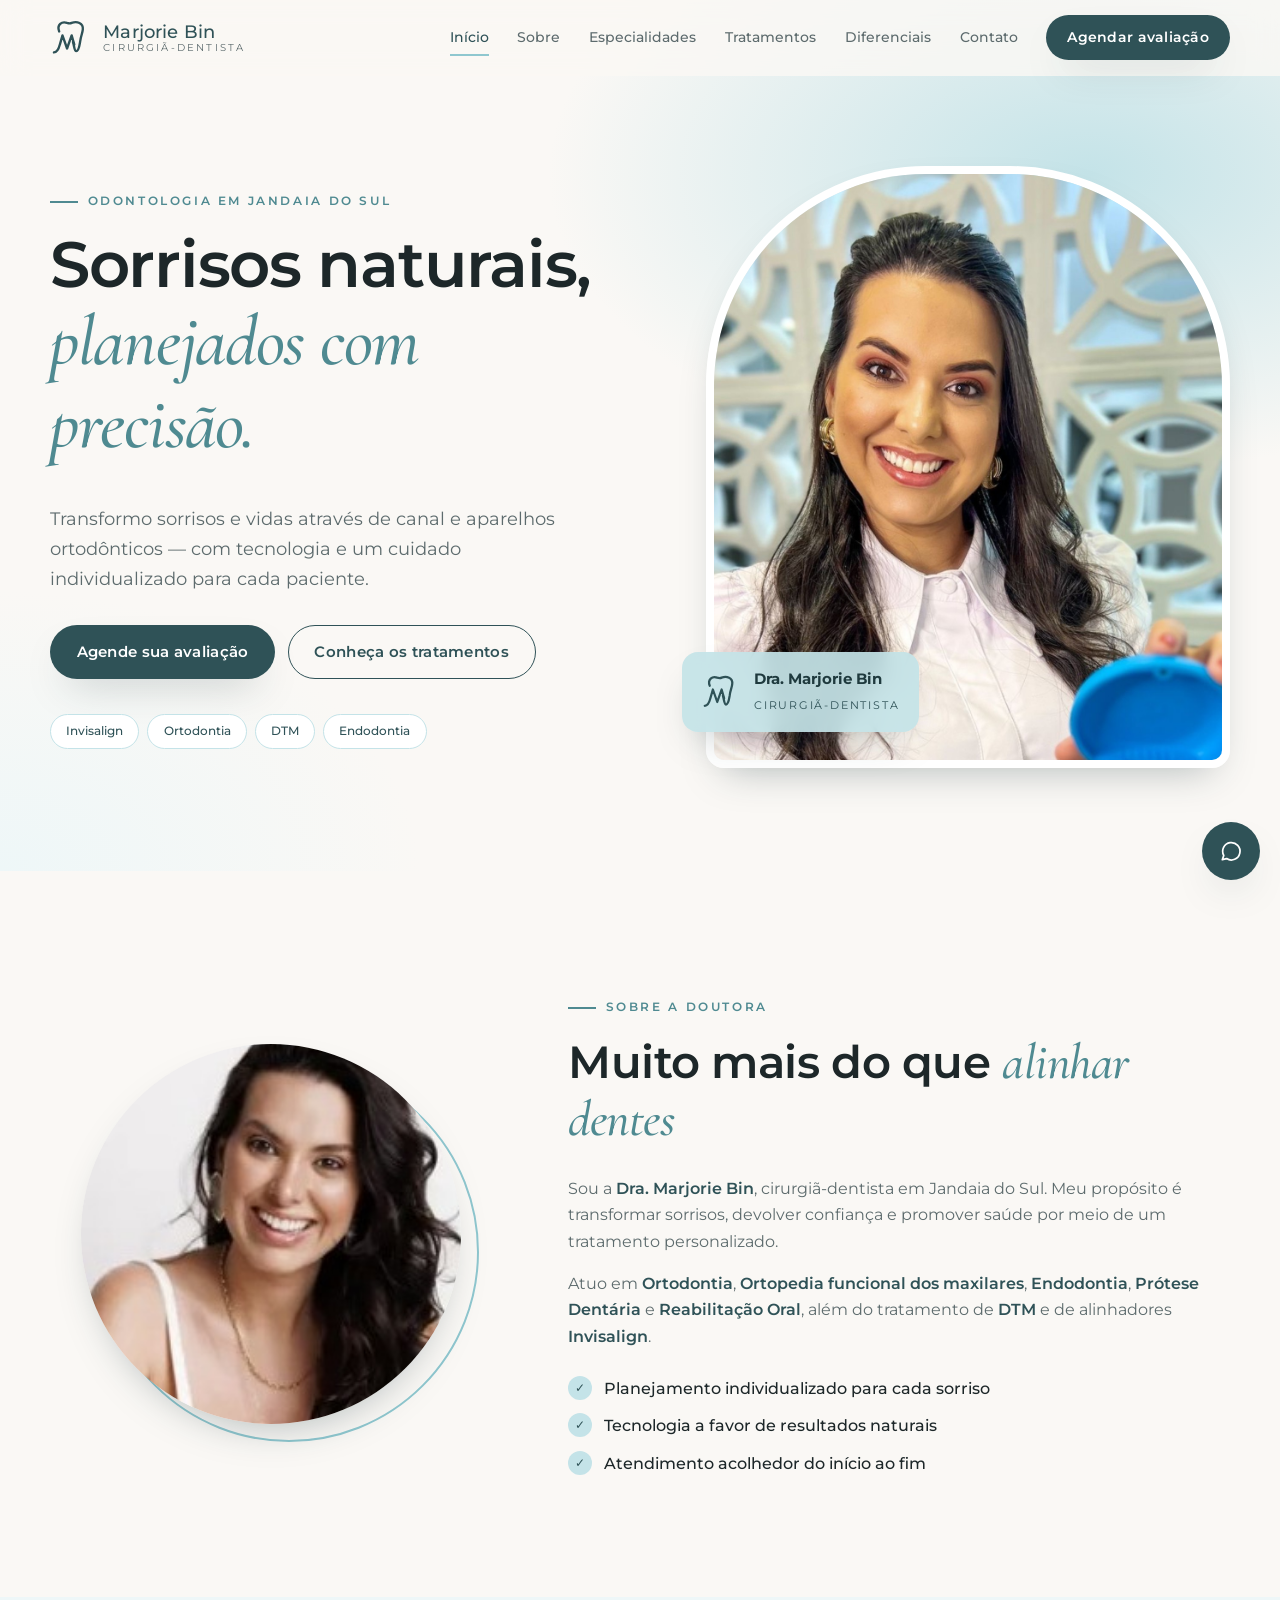
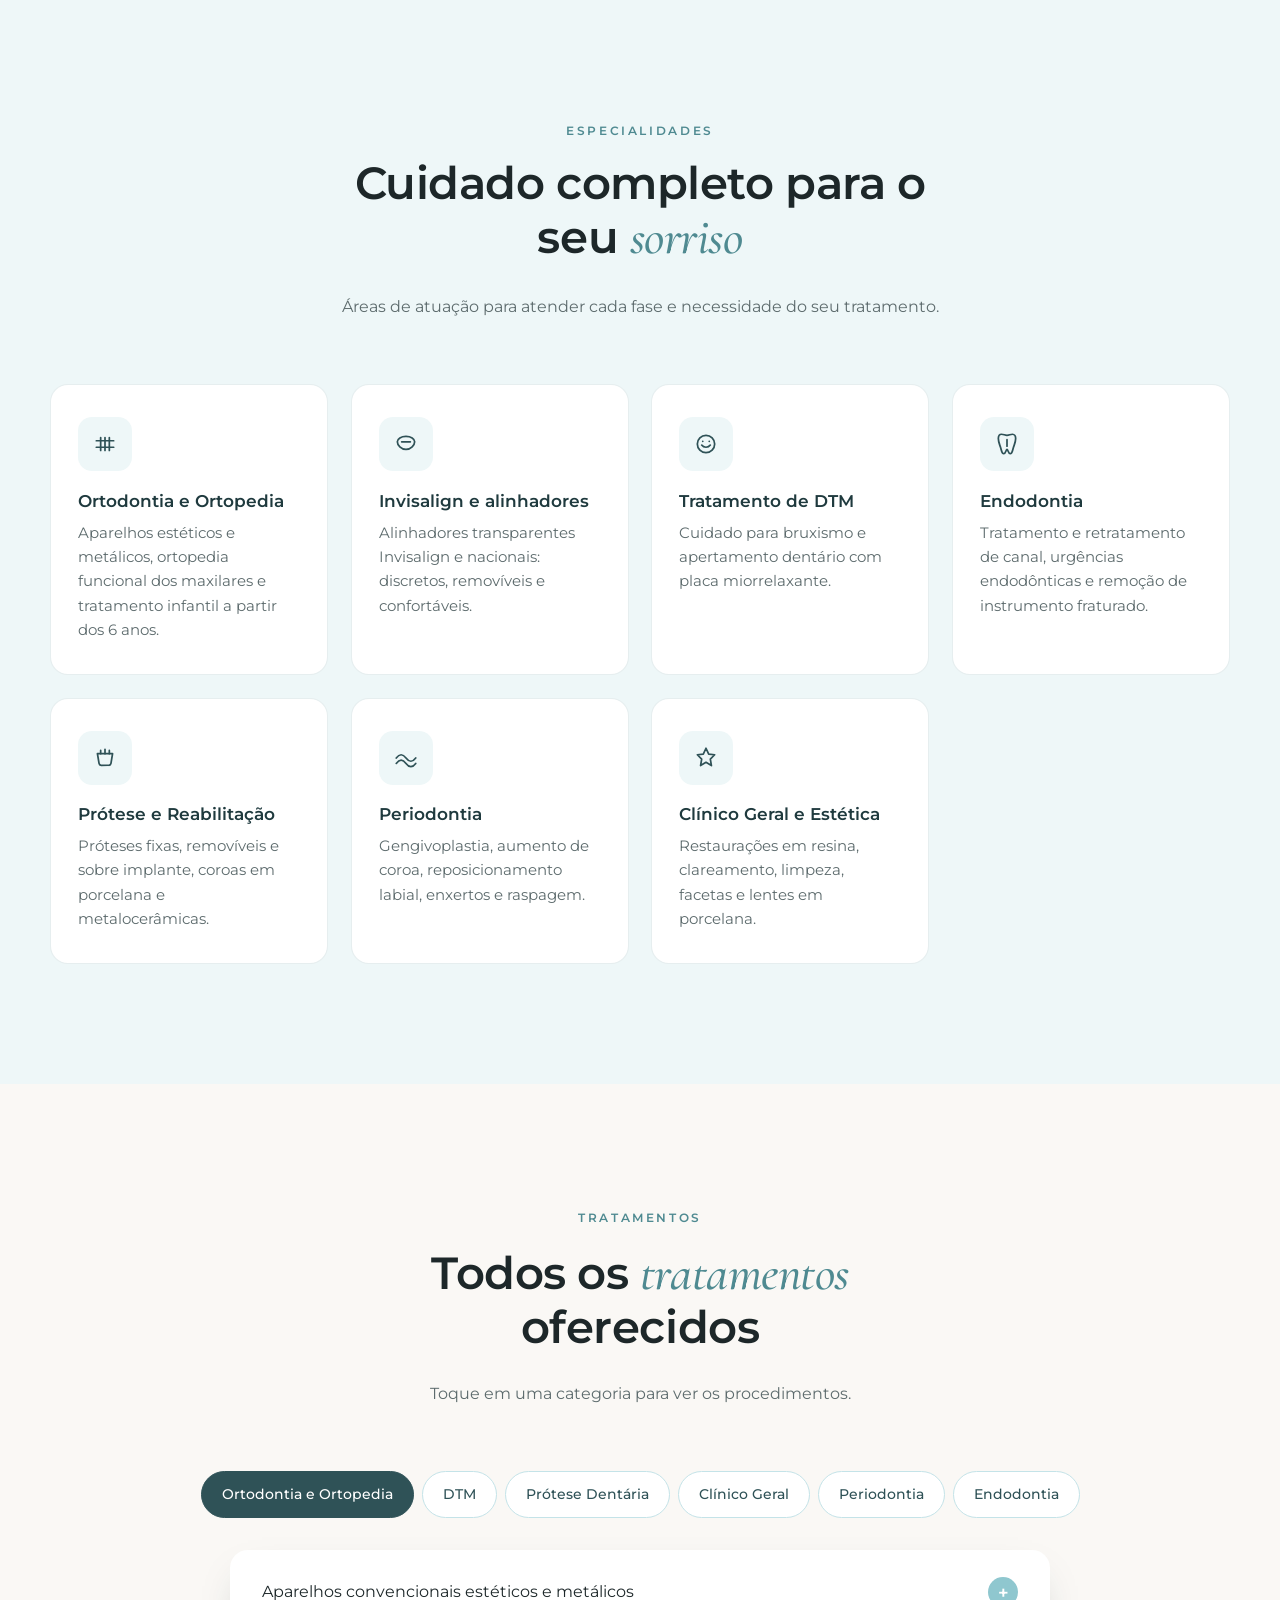
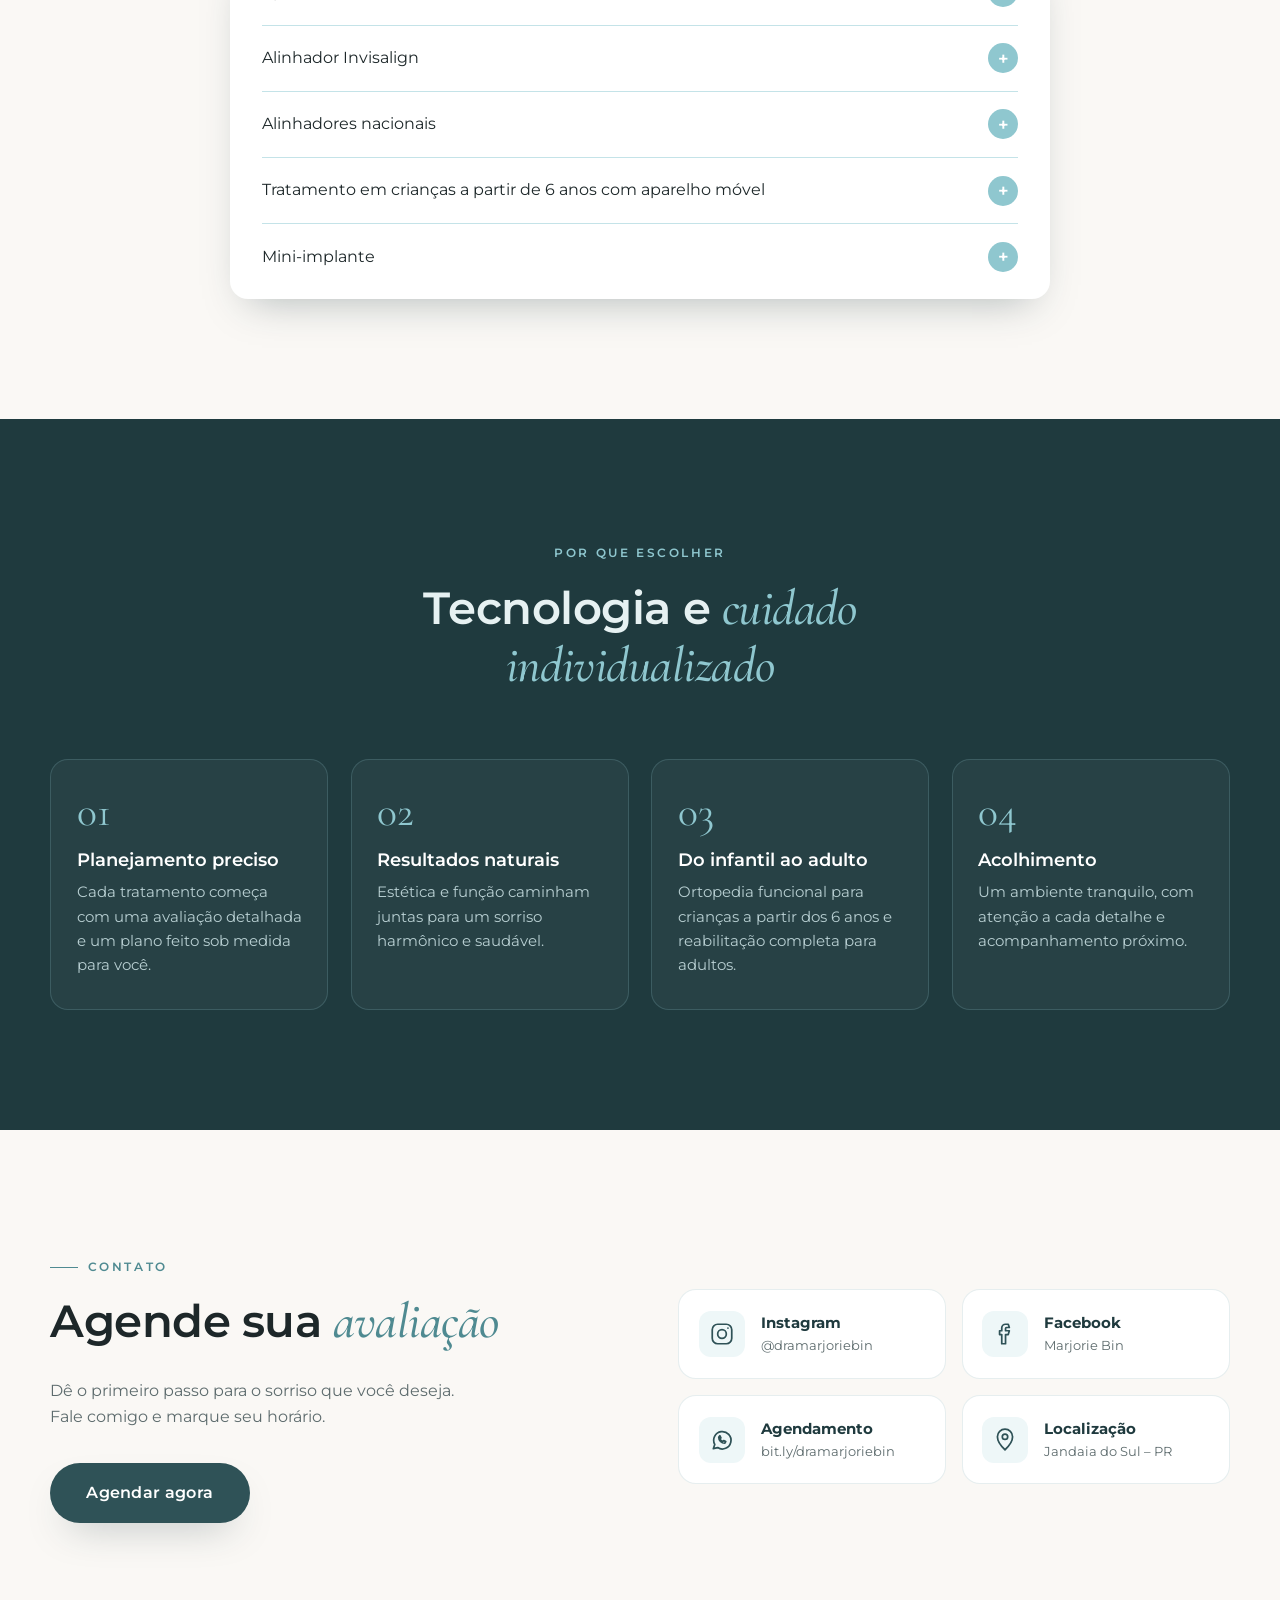
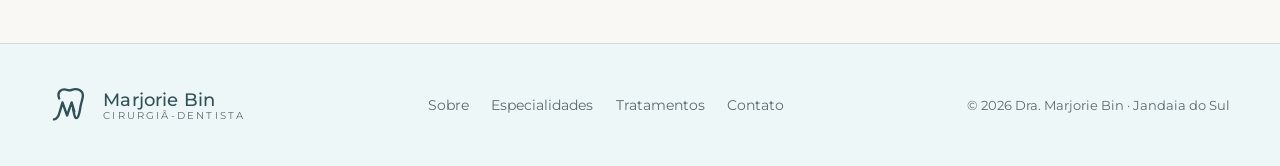
==== index.html @ bfe946bc "Site profissional da Dra. Marjorie Bin com navbar e seções Co-Authored-By: Claude Opus 5.5 <noreply@" ====
<!doctype html>
<html lang="pt-BR">
<head>
  <meta charset="utf-8">
  <meta name="viewport" content="width=device-width, initial-scale=1">
  <title>Dra. Marjorie Bin | Cirurgiã-Dentista em Jandaia do Sul</title>
  <meta name="description" content="Dra. Marjorie Bin – Ortodontia, Invisalign, Ortopedia funcional dos maxilares, Endodontia, DTM, Prótese Dentária e Reabilitação Oral em Jandaia do Sul.">
  <link rel="preconnect" href="https://fonts.googleapis.com">
  <link rel="preconnect" href="https://fonts.gstatic.com" crossorigin>
  <link href="https://fonts.googleapis.com/css2?family=Cormorant+Garamond:ital,wght@0,500;0,600;1,500&family=Montserrat:wght@300;400;500;600;700&display=swap" rel="stylesheet">
  <link rel="stylesheet" href="styles.css">
  <link rel="icon" href="assets/logo.svg" type="image/svg+xml">
</head>
<body>

  <!-- ================= NAVBAR ================= -->
  <header class="navbar" id="navbar">
    <div class="container nav-inner">
      <a href="#inicio" class="brand" aria-label="Dra. Marjorie Bin - início">
        <img src="assets/logo.svg" alt="" class="brand-logo">
        <span class="brand-text">
          <strong>Marjorie Bin</strong>
          <small>Cirurgiã-Dentista</small>
        </span>
      </a>

      <nav class="nav-links" id="nav-links" aria-label="Navegação principal">
        <a href="#inicio">Início</a>
        <a href="#sobre">Sobre</a>
        <a href="#especialidades">Especialidades</a>
        <a href="#tratamentos">Tratamentos</a>
        <a href="#diferenciais">Diferenciais</a>
        <a href="#contato">Contato</a>
        <a href="https://bit.ly/dramarjoriebin" target="_blank" rel="noopener" class="btn btn-primary nav-cta">Agendar avaliação</a>
      </nav>

      <button class="nav-toggle" id="nav-toggle" aria-label="Abrir menu" aria-expanded="false" aria-controls="nav-links">
        <span></span><span></span><span></span>
      </button>
    </div>
  </header>

  <main>
    <!-- ================= HERO ================= -->
    <section class="hero" id="inicio">
      <div class="container hero-grid">
        <div class="hero-text reveal">
          <span class="eyebrow">Odontologia em Jandaia do Sul</span>
          <h1>Sorrisos naturais, <em>planejados com precisão.</em></h1>
          <p class="lead">Transformo sorrisos e vidas através de canal e aparelhos ortodônticos — com tecnologia e um cuidado individualizado para cada paciente.</p>
          <div class="hero-actions">
            <a href="https://bit.ly/dramarjoriebin" target="_blank" rel="noopener" class="btn btn-primary">Agende sua avaliação</a>
            <a href="#tratamentos" class="btn btn-ghost">Conheça os tratamentos</a>
          </div>
          <ul class="hero-tags">
            <li>Invisalign</li>
            <li>Ortodontia</li>
            <li>DTM</li>
            <li>Endodontia</li>
          </ul>
        </div>
        <div class="hero-media reveal">
          <div class="hero-photo">
            <img src="assets/dra-marjorie.jpg" alt="Dra. Marjorie Bin sorrindo no consultório, segurando um estojo de alinhador">
          </div>
          <div class="hero-badge">
            <img src="assets/logo.svg" alt="">
            <div>
              <strong>Dra. Marjorie Bin</strong>
              <span>Cirurgiã-Dentista</span>
            </div>
          </div>
        </div>
      </div>
    </section>

    <!-- ================= SOBRE ================= -->
    <section class="section" id="sobre">
      <div class="container about-grid">
        <div class="about-photo reveal">
          <img src="assets/perfil.jpg" alt="Retrato da Dra. Marjorie Bin">
        </div>
        <div class="about-text reveal">
          <span class="eyebrow">Sobre a doutora</span>
          <h2 class="section-title">Muito mais do que <em>alinhar dentes</em></h2>
          <p>Sou a <strong>Dra. Marjorie Bin</strong>, cirurgiã-dentista em Jandaia do Sul. Meu propósito é transformar sorrisos, devolver confiança e promover saúde por meio de um tratamento personalizado.</p>
          <p>Atuo em <strong>Ortodontia</strong>, <strong>Ortopedia funcional dos maxilares</strong>, <strong>Endodontia</strong>, <strong>Prótese Dentária</strong> e <strong>Reabilitação Oral</strong>, além do tratamento de <strong>DTM</strong> e de alinhadores <strong>Invisalign</strong>.</p>
          <ul class="checklist">
            <li>Planejamento individualizado para cada sorriso</li>
            <li>Tecnologia a favor de resultados naturais</li>
            <li>Atendimento acolhedor do início ao fim</li>
          </ul>
        </div>
      </div>
    </section>

    <!-- ================= ESPECIALIDADES ================= -->
    <section class="section section-tint" id="especialidades">
      <div class="container">
        <div class="section-head reveal">
          <span class="eyebrow">Especialidades</span>
          <h2 class="section-title">Cuidado completo para o seu <em>sorriso</em></h2>
          <p>Áreas de atuação para atender cada fase e necessidade do seu tratamento.</p>
        </div>

        <div class="cards">
          <article class="card reveal">
            <div class="card-icon"><svg viewBox="0 0 24 24"><path d="M4 9h16M4 15h16M8 6v12M12 6v12M16 6v12"/></svg></div>
            <h3>Ortodontia e Ortopedia</h3>
            <p>Aparelhos estéticos e metálicos, ortopedia funcional dos maxilares e tratamento infantil a partir dos 6 anos.</p>
          </article>
          <article class="card reveal">
            <div class="card-icon"><svg viewBox="0 0 24 24"><path d="M4 10c0-3 3.5-5 8-5s8 2 8 5-3.5 7-8 7-8-4-8-7z"/><path d="M8 10h8"/></svg></div>
            <h3>Invisalign e alinhadores</h3>
            <p>Alinhadores transparentes Invisalign e nacionais: discretos, removíveis e confortáveis.</p>
          </article>
          <article class="card reveal">
            <div class="card-icon"><svg viewBox="0 0 24 24"><circle cx="12" cy="12" r="8"/><path d="M8 13s1.5 2 4 2 4-2 4-2M9 9.5h.01M15 9.5h.01"/></svg></div>
            <h3>Tratamento de DTM</h3>
            <p>Cuidado para bruxismo e apertamento dentário com placa miorrelaxante.</p>
          </article>
          <article class="card reveal">
            <div class="card-icon"><svg viewBox="0 0 24 24"><path d="M7 3c-2 0-3 2-3 4 0 3 1 5 2 8s1 6 3 6 2-4 3-4 1 4 3 4 2-3 3-6 2-5 2-8c0-2-1-4-3-4s-3 1-5 1-3-1-5-1z"/><path d="M12 8v6"/></svg></div>
            <h3>Endodontia</h3>
            <p>Tratamento e retratamento de canal, urgências endodônticas e remoção de instrumento fraturado.</p>
          </article>
          <article class="card reveal">
            <div class="card-icon"><svg viewBox="0 0 24 24"><path d="M5 8h14l-1.5 9a2 2 0 0 1-2 1.7h-7a2 2 0 0 1-2-1.7z"/><path d="M8 8V5M12 8V4M16 8V5"/></svg></div>
            <h3>Prótese e Reabilitação</h3>
            <p>Próteses fixas, removíveis e sobre implante, coroas em porcelana e metalocerâmicas.</p>
          </article>
          <article class="card reveal">
            <div class="card-icon"><svg viewBox="0 0 24 24"><path d="M3 12c3-4 6-4 9 0s6 4 9 0"/><path d="M3 17c3-4 6-4 9 0s6 4 9 0"/></svg></div>
            <h3>Periodontia</h3>
            <p>Gengivoplastia, aumento de coroa, reposicionamento labial, enxertos e raspagem.</p>
          </article>
          <article class="card reveal">
            <div class="card-icon"><svg viewBox="0 0 24 24"><path d="M12 3l2.5 5.5L20 9l-4 4 1 6-5-3-5 3 1-6-4-4 5.5-.5z"/></svg></div>
            <h3>Clínico Geral e Estética</h3>
            <p>Restaurações em resina, clareamento, limpeza, facetas e lentes em porcelana.</p>
          </article>
        </div>
      </div>
    </section>

    <!-- ================= TRATAMENTOS ================= -->
    <section class="section" id="tratamentos">
      <div class="container">
        <div class="section-head reveal">
          <span class="eyebrow">Tratamentos</span>
          <h2 class="section-title">Todos os <em>tratamentos</em> oferecidos</h2>
          <p>Toque em uma categoria para ver os procedimentos.</p>
        </div>

        <div class="tabs reveal" role="tablist" aria-label="Categorias de tratamento">
          <button class="tab is-active" role="tab" aria-selected="true" data-tab="orto">Ortodontia e Ortopedia</button>
          <button class="tab" role="tab" aria-selected="false" data-tab="dtm">DTM</button>
          <button class="tab" role="tab" aria-selected="false" data-tab="protese">Prótese Dentária</button>
          <button class="tab" role="tab" aria-selected="false" data-tab="clinico">Clínico Geral</button>
          <button class="tab" role="tab" aria-selected="false" data-tab="perio">Periodontia</button>
          <button class="tab" role="tab" aria-selected="false" data-tab="endo">Endodontia</button>
        </div>

        <div class="panels reveal">
          <ul class="panel is-active" id="orto" role="tabpanel">
            <li>Aparelhos convencionais estéticos e metálicos</li>
            <li>Alinhador Invisalign</li>
            <li>Alinhadores nacionais</li>
            <li>Tratamento em crianças a partir de 6 anos com aparelho móvel</li>
            <li>Mini-implante</li>
          </ul>
          <ul class="panel" id="dtm" role="tabpanel" hidden>
            <li>Tratamento de bruxismo e apertamento dentário com placa miorrelaxante</li>
          </ul>
          <ul class="panel" id="protese" role="tabpanel" hidden>
            <li>Prótese dentária</li>
            <li>Prótese dental (dentadura)</li>
            <li>Prótese sobre implante</li>
            <li>Prótese adesiva</li>
            <li>Prótese parcial removível (PPR)</li>
            <li>Coroa em porcelana</li>
            <li>Coroas metalocerâmicas</li>
            <li>Dentes provisórios</li>
            <li>Núcleos e pinos</li>
          </ul>
          <ul class="panel" id="clinico" role="tabpanel" hidden>
            <li>Restaurações em resina</li>
            <li>Clareamento dental</li>
            <li>Limpeza dentária</li>
            <li>Facetas e lentes em porcelana</li>
          </ul>
          <ul class="panel" id="perio" role="tabpanel" hidden>
            <li>Cirurgia de aumento de coroa protético</li>
            <li>Reposicionamento labial</li>
            <li>Cirurgia de gengivoplastia</li>
            <li>Raspagem em campo aberto</li>
            <li>Remoção do freio lingual</li>
            <li>Enxertos</li>
          </ul>
          <ul class="panel" id="endo" role="tabpanel" hidden>
            <li>Tratamento de canal</li>
            <li>Retratamento de canal</li>
            <li>Urgência e emergência endodôntica</li>
            <li>Remoção de instrumento fraturado</li>
          </ul>
        </div>
      </div>
    </section>

    <!-- ================= DIFERENCIAIS ================= -->
    <section class="section section-dark" id="diferenciais">
      <div class="container">
        <div class="section-head reveal">
          <span class="eyebrow">Por que escolher</span>
          <h2 class="section-title">Tecnologia e <em>cuidado individualizado</em></h2>
        </div>
        <div class="features">
          <div class="feature reveal">
            <span class="feature-num">01</span>
            <h3>Planejamento preciso</h3>
            <p>Cada tratamento começa com uma avaliação detalhada e um plano feito sob medida para você.</p>
          </div>
          <div class="feature reveal">
            <span class="feature-num">02</span>
            <h3>Resultados naturais</h3>
            <p>Estética e função caminham juntas para um sorriso harmônico e saudável.</p>
          </div>
          <div class="feature reveal">
            <span class="feature-num">03</span>
            <h3>Do infantil ao adulto</h3>
            <p>Ortopedia funcional para crianças a partir dos 6 anos e reabilitação completa para adultos.</p>
          </div>
          <div class="feature reveal">
            <span class="feature-num">04</span>
            <h3>Acolhimento</h3>
            <p>Um ambiente tranquilo, com atenção a cada detalhe e acompanhamento próximo.</p>
          </div>
        </div>
      </div>
    </section>

    <!-- ================= CONTATO ================= -->
    <section class="section" id="contato">
      <div class="container contact-grid">
        <div class="contact-text reveal">
          <span class="eyebrow">Contato</span>
          <h2 class="section-title">Agende sua <em>avaliação</em></h2>
          <p>Dê o primeiro passo para o sorriso que você deseja. Fale comigo e marque seu horário.</p>
          <a href="https://bit.ly/dramarjoriebin" target="_blank" rel="noopener" class="btn btn-primary btn-lg">Agendar agora</a>
        </div>
        <div class="contact-cards reveal">
          <a class="contact-card" href="https://www.instagram.com/dramarjoriebin/" target="_blank" rel="noopener">
            <svg viewBox="0 0 24 24"><rect x="3" y="3" width="18" height="18" rx="5"/><circle cx="12" cy="12" r="4"/><path d="M17.5 6.5h.01"/></svg>
            <div><strong>Instagram</strong><span>@dramarjoriebin</span></div>
          </a>
          <a class="contact-card" href="https://www.facebook.com/search/top?q=Marjorie%20Bin" target="_blank" rel="noopener">
            <svg viewBox="0 0 24 24"><path d="M15 3h-2.5A3.5 3.5 0 0 0 9 6.5V9H7v3.5h2V21h3.5v-8.5h2.5L16 9h-3.5V7a1 1 0 0 1 1-1H16z"/></svg>
            <div><strong>Facebook</strong><span>Marjorie Bin</span></div>
          </a>
          <a class="contact-card" href="https://bit.ly/dramarjoriebin" target="_blank" rel="noopener">
            <svg viewBox="0 0 24 24"><path d="M4 20l1.3-3.9A8 8 0 1 1 8 19z"/><path d="M9 9.5c0 3 2.5 5.5 5.5 5.5l1-1.5-2-1-1 1c-1-.5-2-1.5-2.5-2.5l1-1-1-2z"/></svg>
            <div><strong>Agendamento</strong><span>bit.ly/dramarjoriebin</span></div>
          </a>
          <div class="contact-card">
            <svg viewBox="0 0 24 24"><path d="M12 21s-7-6.5-7-12a7 7 0 0 1 14 0c0 5.5-7 12-7 12z"/><circle cx="12" cy="9" r="2.5"/></svg>
            <div><strong>Localização</strong><span>Jandaia do Sul – PR</span></div>
          </div>
        </div>
      </div>
    </section>
  </main>

  <!-- ================= FOOTER ================= -->
  <footer class="footer">
    <div class="container footer-inner">
      <div class="brand brand-footer">
        <img src="assets/logo.svg" alt="" class="brand-logo">
        <span class="brand-text"><strong>Marjorie Bin</strong><small>Cirurgiã-Dentista</small></span>
      </div>
      <nav class="footer-links" aria-label="Rodapé">
        <a href="#sobre">Sobre</a>
        <a href="#especialidades">Especialidades</a>
        <a href="#tratamentos">Tratamentos</a>
        <a href="#contato">Contato</a>
      </nav>
      <p class="copy">© <span id="year"></span> Dra. Marjorie Bin · Jandaia do Sul</p>
    </div>
  </footer>

  <a href="https://bit.ly/dramarjoriebin" target="_blank" rel="noopener" class="float-cta" aria-label="Agendar avaliação">
    <svg viewBox="0 0 24 24"><path d="M4 20l1.3-3.9A8 8 0 1 1 8 19z"/></svg>
  </a>

  <script src="script.js"></script>
</body>
</html>
---- styles.css ----
:root {
  --teal-900: #1f3a3e;
  --teal-800: #2f5257;
  --teal-600: #4f8a91;
  --teal-400: #8fc7cf;
  --teal-200: #c4e3e8;
  --teal-50:  #eef7f8;
  --cream:    #faf8f5;
  --ink:      #1d2729;
  --muted:    #5d6b6d;
  --white:    #ffffff;
  --radius:   18px;
  --shadow:   0 18px 40px -18px rgba(31, 58, 62, .35);
  --nav-h:    76px;
  --serif: "Cormorant Garamond", Georgia, serif;
  --sans:  "Montserrat", system-ui, -apple-system, "Segoe UI", sans-serif;
}

*, *::before, *::after { box-sizing: border-box; }
html { scroll-behavior: smooth; scroll-padding-top: var(--nav-h); }
body {
  margin: 0;
  font-family: var(--sans);
  color: var(--ink);
  background: var(--cream);
  line-height: 1.65;
  -webkit-font-smoothing: antialiased;
}
img { max-width: 100%; display: block; }
a { color: inherit; text-decoration: none; }
h1, h2, h3 { line-height: 1.15; margin: 0 0 .6em; }
p { margin: 0 0 1em; }
em { font-family: var(--serif); font-style: italic; font-weight: 500; color: var(--teal-600); }

.container { width: min(1180px, 100% - 32px); margin-inline: auto; }

/* ---------- Buttons ---------- */
.btn {
  display: inline-flex; align-items: center; justify-content: center;
  padding: .85rem 1.6rem; border-radius: 999px;
  font-weight: 600; font-size: .92rem; letter-spacing: .02em;
  transition: transform .2s, background .2s, color .2s, box-shadow .2s;
  border: 1.5px solid transparent; cursor: pointer;
}
.btn-primary { background: var(--teal-800); color: var(--white); box-shadow: var(--shadow); }
.btn-primary:hover { background: var(--teal-900); transform: translateY(-2px); }
.btn-ghost { border-color: var(--teal-800); color: var(--teal-800); }
.btn-ghost:hover { background: var(--teal-800); color: var(--white); }
.btn-lg { padding: 1rem 2.2rem; font-size: 1rem; }

/* ---------- Navbar ---------- */
.navbar {
  position: fixed; inset: 0 0 auto; z-index: 50;
  height: var(--nav-h);
  background: rgba(250, 248, 245, .82);
  backdrop-filter: blur(14px); -webkit-backdrop-filter: blur(14px);
  border-bottom: 1px solid transparent;
  transition: border-color .3s, box-shadow .3s;
}
.navbar.scrolled { border-color: rgba(47, 82, 87, .1); box-shadow: 0 8px 24px -20px rgba(0,0,0,.4); }
.nav-inner { height: 100%; display: flex; align-items: center; justify-content: space-between; gap: 1rem; }

.brand { display: flex; align-items: center; gap: .7rem; }
.brand-logo { width: 42px; height: 42px; }
.brand-text { display: flex; flex-direction: column; line-height: 1.1; }
.brand-text strong { font-weight: 500; font-size: 1.15rem; color: var(--teal-800); letter-spacing: .01em; }
.brand-text small { font-size: .62rem; letter-spacing: .22em; text-transform: uppercase; color: var(--muted); }

.nav-links { display: flex; align-items: center; gap: 1.8rem; }
.nav-links a:not(.btn) {
  font-size: .88rem; font-weight: 500; color: var(--muted); position: relative; padding: .3rem 0;
  transition: color .2s;
}
.nav-links a:not(.btn)::after {
  content: ""; position: absolute; left: 0; bottom: -2px; height: 2px; width: 100%;
  background: var(--teal-400); transform: scaleX(0); transform-origin: left; transition: transform .25s;
}
.nav-links a:not(.btn):hover, .nav-links a.active { color: var(--teal-800); }
.nav-links a:not(.btn):hover::after, .nav-links a.active::after { transform: scaleX(1); }
.nav-cta { padding: .65rem 1.25rem; font-size: .85rem; }

.nav-toggle { display: none; background: none; border: 0; padding: 8px; cursor: pointer; }
.nav-toggle span { display: block; width: 24px; height: 2px; margin: 5px 0; background: var(--teal-800); border-radius: 2px; transition: transform .3s, opacity .3s; }
.nav-toggle[aria-expanded="true"] span:nth-child(1) { transform: translateY(7px) rotate(45deg); }
.nav-toggle[aria-expanded="true"] span:nth-child(2) { opacity: 0; }
.nav-toggle[aria-expanded="true"] span:nth-child(3) { transform: translateY(-7px) rotate(-45deg); }

/* ---------- Sections ---------- */
.section { padding: clamp(72px, 10vw, 120px) 0; }
.section-tint { background: var(--teal-50); }
.section-dark { background: var(--teal-900); color: #e6f1f2; }
.section-dark em { color: var(--teal-400); }
.section-dark .eyebrow { color: var(--teal-400); }
.section-dark .eyebrow::before { background: var(--teal-400); }

.eyebrow {
  display: inline-flex; align-items: center; gap: .6rem;
  font-size: .74rem; font-weight: 600; letter-spacing: .22em; text-transform: uppercase;
  color: var(--teal-600); margin-bottom: 1rem;
}
.eyebrow::before { content: ""; width: 28px; height: 1.5px; background: var(--teal-600); }
.section-title { font-size: clamp(1.9rem, 4vw, 2.8rem); font-weight: 600; letter-spacing: -.01em; }
.section-title em { font-size: 1.12em; }
.section-head { text-align: center; max-width: 640px; margin: 0 auto clamp(40px, 6vw, 64px); }
.section-head .eyebrow::before { display: none; }
.section-head p { color: var(--muted); }
.section-dark .section-head p { color: #b8cfd2; }

/* ---------- Hero ---------- */
.hero {
  padding: calc(var(--nav-h) + clamp(40px, 7vw, 90px)) 0 clamp(60px, 8vw, 110px);
  background:
    radial-gradient(900px 500px at 85% 20%, var(--teal-200) 0%, transparent 60%),
    radial-gradient(600px 400px at 0% 100%, var(--teal-50) 0%, transparent 70%),
    var(--cream);
  overflow: hidden;
}
.hero-grid { display: grid; grid-template-columns: 1.05fr .95fr; gap: clamp(32px, 6vw, 80px); align-items: center; }
.hero h1 { font-size: clamp(2.3rem, 5.4vw, 4rem); font-weight: 600; letter-spacing: -.02em; }
.hero h1 em { display: block; font-size: 1.12em; }
.lead { font-size: clamp(1rem, 1.4vw, 1.12rem); color: var(--muted); max-width: 520px; }
.hero-actions { display: flex; flex-wrap: wrap; gap: .8rem; margin: 2rem 0 2.2rem; }
.hero-tags { display: flex; flex-wrap: wrap; gap: .5rem; list-style: none; padding: 0; margin: 0; }
.hero-tags li {
  padding: .4rem .95rem; border-radius: 999px; font-size: .78rem; font-weight: 500;
  background: var(--white); color: var(--teal-800); border: 1px solid var(--teal-200);
}

.hero-media { position: relative; }
.hero-photo {
  border-radius: 220px 220px var(--radius) var(--radius);
  overflow: hidden; box-shadow: var(--shadow); aspect-ratio: 4 / 4.6;
  border: 8px solid var(--white);
}
.hero-photo img { width: 100%; height: 100%; object-fit: cover; object-position: 40% 15%; }
.hero-badge {
  position: absolute; left: -24px; bottom: 36px;
  display: flex; align-items: center; gap: .8rem;
  background: rgba(196, 227, 232, .92); backdrop-filter: blur(8px);
  padding: .9rem 1.2rem; border-radius: 16px; box-shadow: var(--shadow);
}
.hero-badge img { width: 40px; height: 40px; }
.hero-badge strong { display: block; color: var(--teal-900); font-size: .95rem; }
.hero-badge span { font-size: .7rem; letter-spacing: .16em; text-transform: uppercase; color: var(--teal-800); }

/* ---------- About ---------- */
.about-grid { display: grid; grid-template-columns: .8fr 1.2fr; gap: clamp(32px, 6vw, 90px); align-items: center; }
.about-photo { position: relative; justify-self: center; width: min(100%, 380px); }
.about-photo::before {
  content: ""; position: absolute; inset: 18px -18px -18px 18px;
  border: 2px solid var(--teal-400); border-radius: 50%;
}
.about-photo img { position: relative; border-radius: 50%; aspect-ratio: 1; width: 100%; object-fit: cover; box-shadow: var(--shadow); }
.about-text p { color: var(--muted); }
.about-text strong { color: var(--teal-800); font-weight: 600; }
.checklist { list-style: none; padding: 0; margin: 1.6rem 0 0; display: grid; gap: .7rem; }
.checklist li { display: flex; gap: .75rem; align-items: flex-start; font-weight: 500; }
.checklist li::before {
  content: "✓"; flex: none; width: 24px; height: 24px; border-radius: 50%;
  display: grid; place-items: center; font-size: .75rem;
  background: var(--teal-200); color: var(--teal-800);
}

/* ---------- Specialty cards ---------- */
.cards { display: grid; grid-template-columns: repeat(auto-fit, minmax(250px, 1fr)); gap: 1.4rem; }
.card {
  background: var(--white); border-radius: var(--radius); padding: 2rem 1.7rem;
  border: 1px solid rgba(79, 138, 145, .14);
  transition: transform .3s, box-shadow .3s;
}
.card:hover { transform: translateY(-6px); box-shadow: var(--shadow); }
.card-icon {
  width: 54px; height: 54px; border-radius: 14px; display: grid; place-items: center;
  background: var(--teal-50); margin-bottom: 1.2rem;
}
.card-icon svg, .contact-card svg, .float-cta svg {
  width: 26px; height: 26px; fill: none; stroke: var(--teal-800);
  stroke-width: 1.6; stroke-linecap: round; stroke-linejoin: round;
}
.card h3 { font-size: 1.08rem; font-weight: 600; color: var(--teal-900); }
.card p { font-size: .92rem; color: var(--muted); margin: 0; }

/* ---------- Treatments (tabs) ---------- */
.tabs {
  display: flex; flex-wrap: wrap; justify-content: center; gap: .5rem;
  margin-bottom: 2rem;
}
.tab {
  font: inherit; font-size: .85rem; font-weight: 500; cursor: pointer;
  padding: .7rem 1.25rem; border-radius: 999px;
  background: var(--white); color: var(--teal-800); border: 1px solid var(--teal-200);
  transition: background .2s, color .2s, border-color .2s;
}
.tab:hover { border-color: var(--teal-600); }
.tab.is-active { background: var(--teal-800); color: var(--white); border-color: var(--teal-800); }

.panels { max-width: 820px; margin: 0 auto; }
.panel {
  list-style: none; margin: 0; padding: .6rem 2rem;
  background: var(--white); border-radius: var(--radius); box-shadow: var(--shadow);
  animation: fade .4s ease;
}
.panel li {
  display: flex; justify-content: space-between; align-items: center; gap: 1rem;
  padding: 1.1rem 0; border-bottom: 1px solid var(--teal-200); font-size: 1rem;
}
.panel li:last-child { border-bottom: 0; }
.panel li::after {
  content: "+"; flex: none; width: 30px; height: 30px; border-radius: 50%;
  display: grid; place-items: center; font-weight: 600; font-size: 1.1rem;
  background: var(--teal-200); color: var(--white);
  background: var(--teal-400);
}
@keyframes fade { from { opacity: 0; transform: translateY(8px); } to { opacity: 1; transform: none; } }

/* ---------- Features ---------- */
.features { display: grid; grid-template-columns: repeat(auto-fit, minmax(230px, 1fr)); gap: 1.4rem; }
.feature {
  padding: 2rem 1.6rem; border-radius: var(--radius);
  background: rgba(255,255,255,.04); border: 1px solid rgba(143, 199, 207, .2);
  transition: background .3s;
}
.feature:hover { background: rgba(255,255,255,.08); }
.feature-num { font-family: var(--serif); font-size: 2.6rem; color: var(--teal-400); line-height: 1; display: block; margin-bottom: 1rem; }
.feature h3 { font-size: 1.1rem; color: var(--white); font-weight: 600; }
.feature p { font-size: .92rem; color: #b8cfd2; margin: 0; }

/* ---------- Contact ---------- */
.contact-grid { display: grid; grid-template-columns: 1fr 1fr; gap: clamp(32px, 6vw, 80px); align-items: center; }
.contact-text p { color: var(--muted); max-width: 440px; margin-bottom: 2rem; }
.contact-cards { display: grid; grid-template-columns: 1fr 1fr; gap: 1rem; }
.contact-card {
  display: flex; align-items: center; gap: 1rem; padding: 1.3rem 1.2rem;
  background: var(--white); border-radius: var(--radius); border: 1px solid rgba(79, 138, 145, .14);
  transition: transform .25s, box-shadow .25s; min-width: 0;
}
a.contact-card:hover { transform: translateY(-4px); box-shadow: var(--shadow); }
.contact-card svg { flex: none; padding: 10px; width: 46px; height: 46px; background: var(--teal-50); border-radius: 12px; }
.contact-card div { min-width: 0; }
.contact-card strong { display: block; font-size: .92rem; color: var(--teal-900); }
.contact-card span { display: block; font-size: .82rem; color: var(--muted); overflow-wrap: anywhere; }

/* ---------- Footer ---------- */
.footer { background: var(--teal-50); padding: 40px 0; border-top: 1px solid var(--teal-200); }
.footer-inner { display: flex; flex-wrap: wrap; justify-content: space-between; align-items: center; gap: 1.2rem; }
.footer-links { display: flex; flex-wrap: wrap; gap: 1.4rem; }
.footer-links a { font-size: .86rem; color: var(--muted); }
.footer-links a:hover { color: var(--teal-800); }
.copy { margin: 0; font-size: .8rem; color: var(--muted); }

/* ---------- Floating CTA ---------- */
.float-cta {
  position: fixed; right: 20px; bottom: 20px; z-index: 40;
  width: 58px; height: 58px; border-radius: 50%;
  display: grid; place-items: center;
  background: var(--teal-800); box-shadow: var(--shadow);
  transition: transform .2s;
}
.float-cta:hover { transform: scale(1.08); }
.float-cta svg { stroke: var(--white); }

/* ---------- Reveal on scroll ---------- */
.reveal { opacity: 0; transform: translateY(24px); transition: opacity .7s ease, transform .7s ease; }
.reveal.visible { opacity: 1; transform: none; }
@media (prefers-reduced-motion: reduce) {
  html { scroll-behavior: auto; }
  .reveal { opacity: 1; transform: none; transition: none; }
}

/* ---------- Responsive ---------- */
@media (max-width: 980px) {
  .nav-toggle { display: block; }
  .nav-links {
    position: fixed; top: var(--nav-h); left: 0; right: 0;
    flex-direction: column; align-items: stretch; gap: 0;
    background: var(--cream); padding: .5rem 16px 1.5rem;
    border-bottom: 1px solid var(--teal-200); box-shadow: 0 20px 30px -20px rgba(0,0,0,.25);
    transform: translateY(-120%); opacity: 0; visibility: hidden;
    transition: transform .35s ease, opacity .35s ease, visibility .35s;
  }
  .nav-links.open { transform: none; opacity: 1; visibility: visible; }
  .nav-links a:not(.btn) { padding: 1rem 0; border-bottom: 1px solid var(--teal-50); font-size: 1rem; }
  .nav-links a:not(.btn)::after { display: none; }
  .nav-cta { margin-top: 1rem; padding: .9rem; }

  .hero-grid, .about-grid, .contact-grid { grid-template-columns: 1fr; }
  .hero-media { max-width: 460px; margin-inline: auto; width: 100%; }
  .hero-badge { left: 12px; }
  .about-photo { width: min(80%, 320px); }
}
@media (max-width: 560px) {
  .contact-cards { grid-template-columns: 1fr; }
  .panel { padding: .4rem 1.2rem; }
  .panel li { font-size: .94rem; }
  .hero-actions .btn { flex: 1 1 100%; }
  .footer-inner { flex-direction: column; text-align: center; }
  .footer-links { justify-content: center; }
}
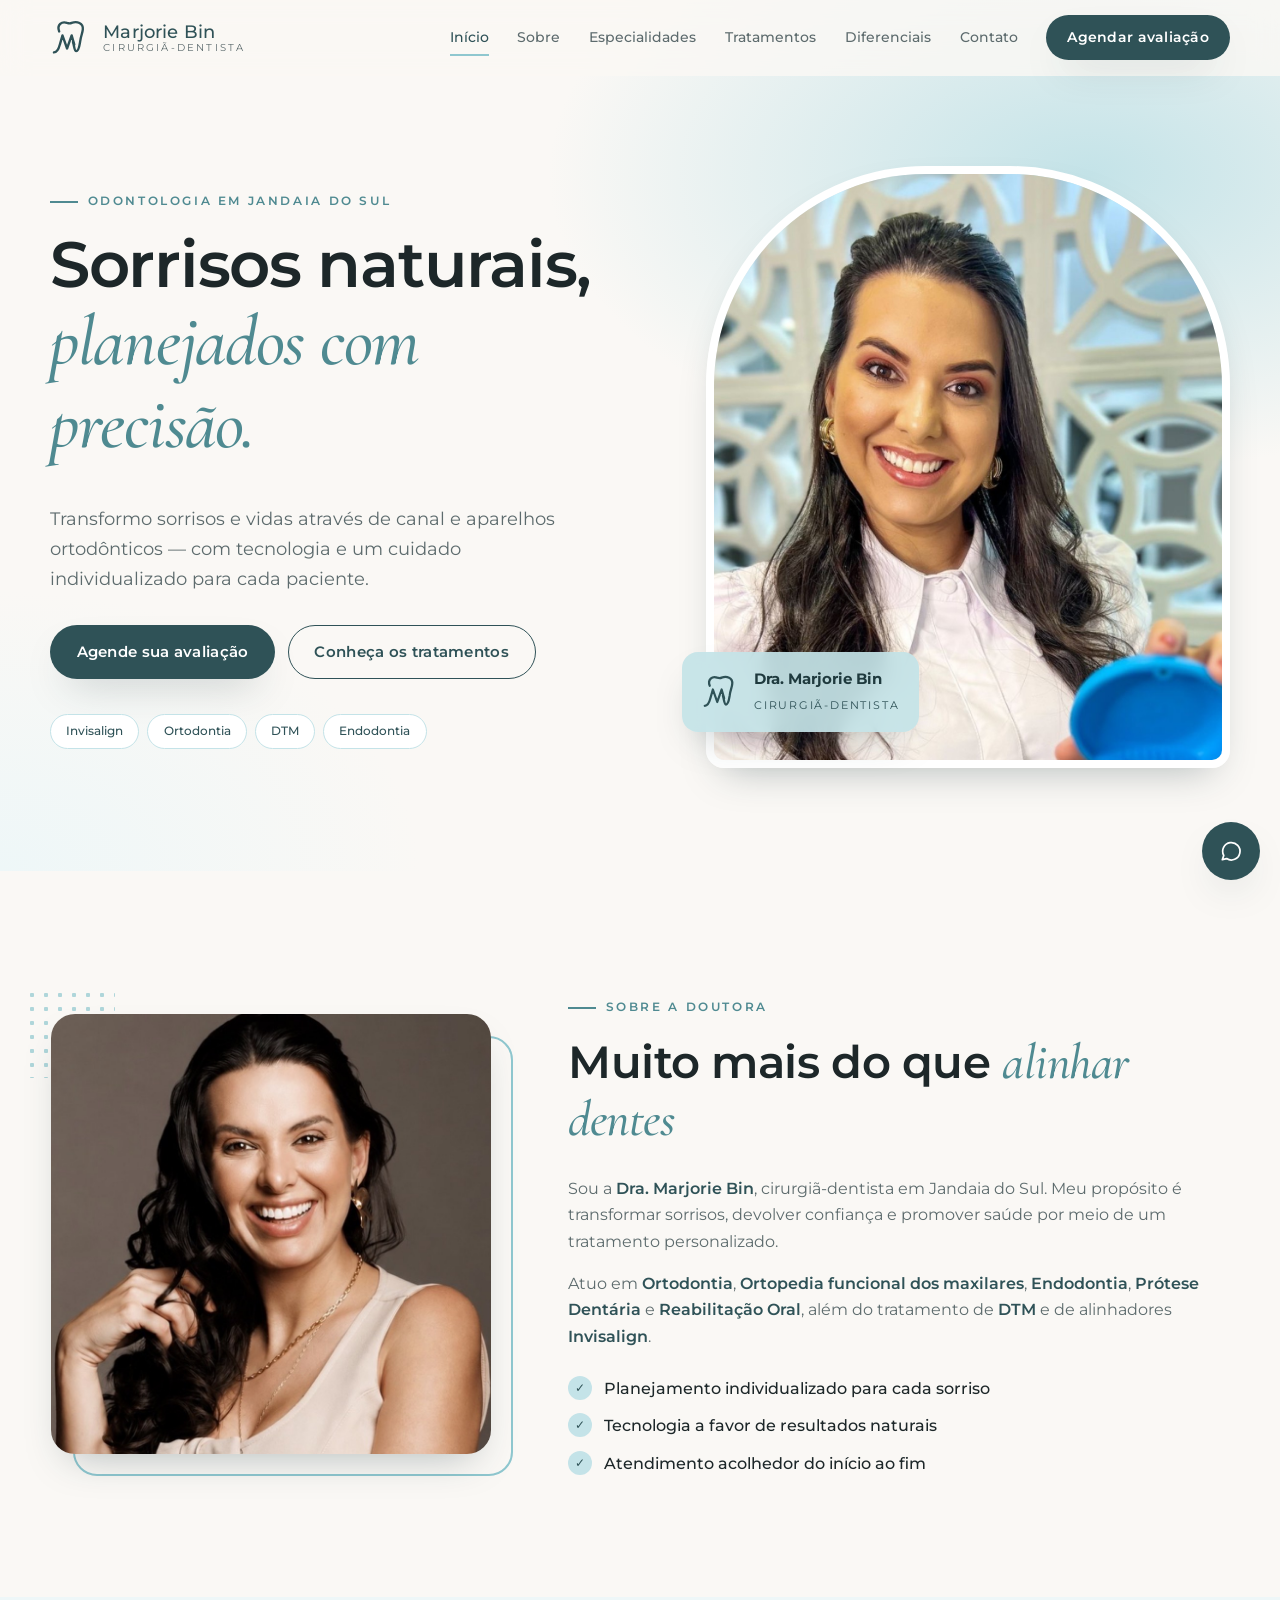
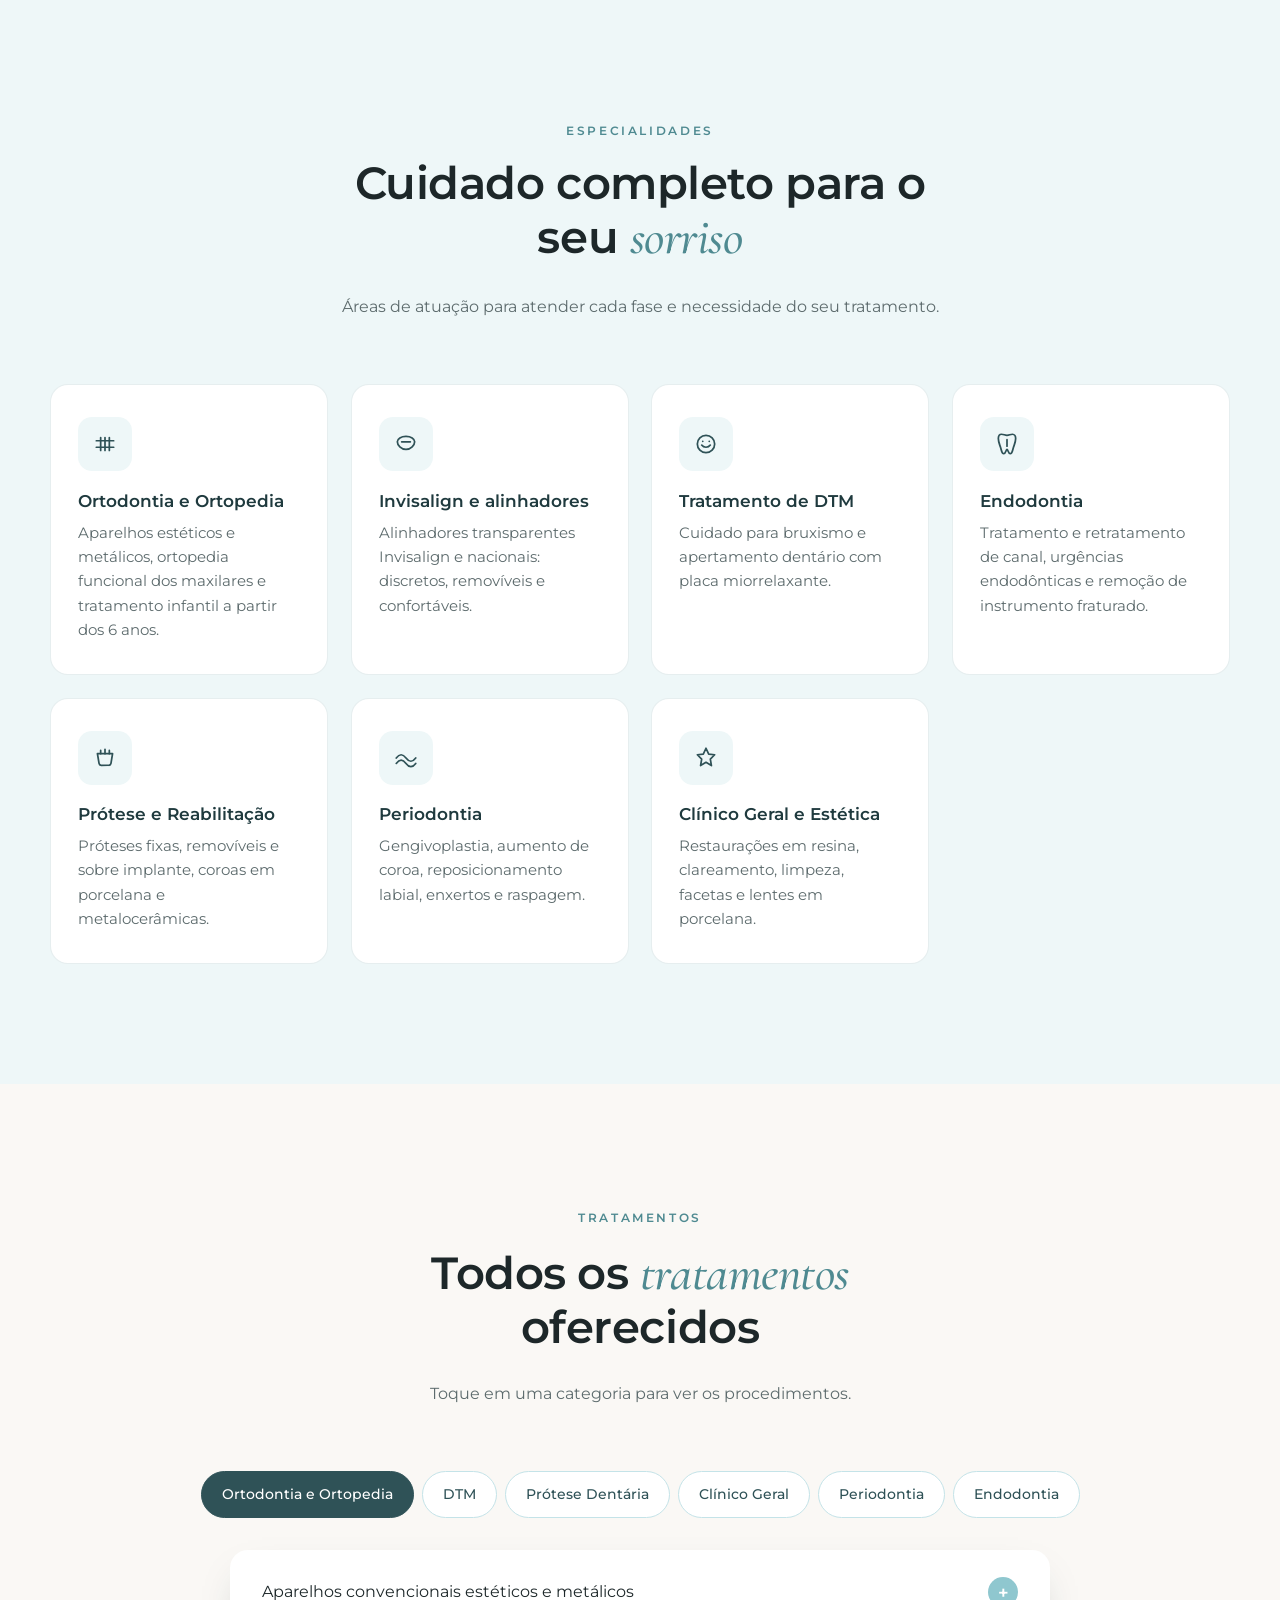
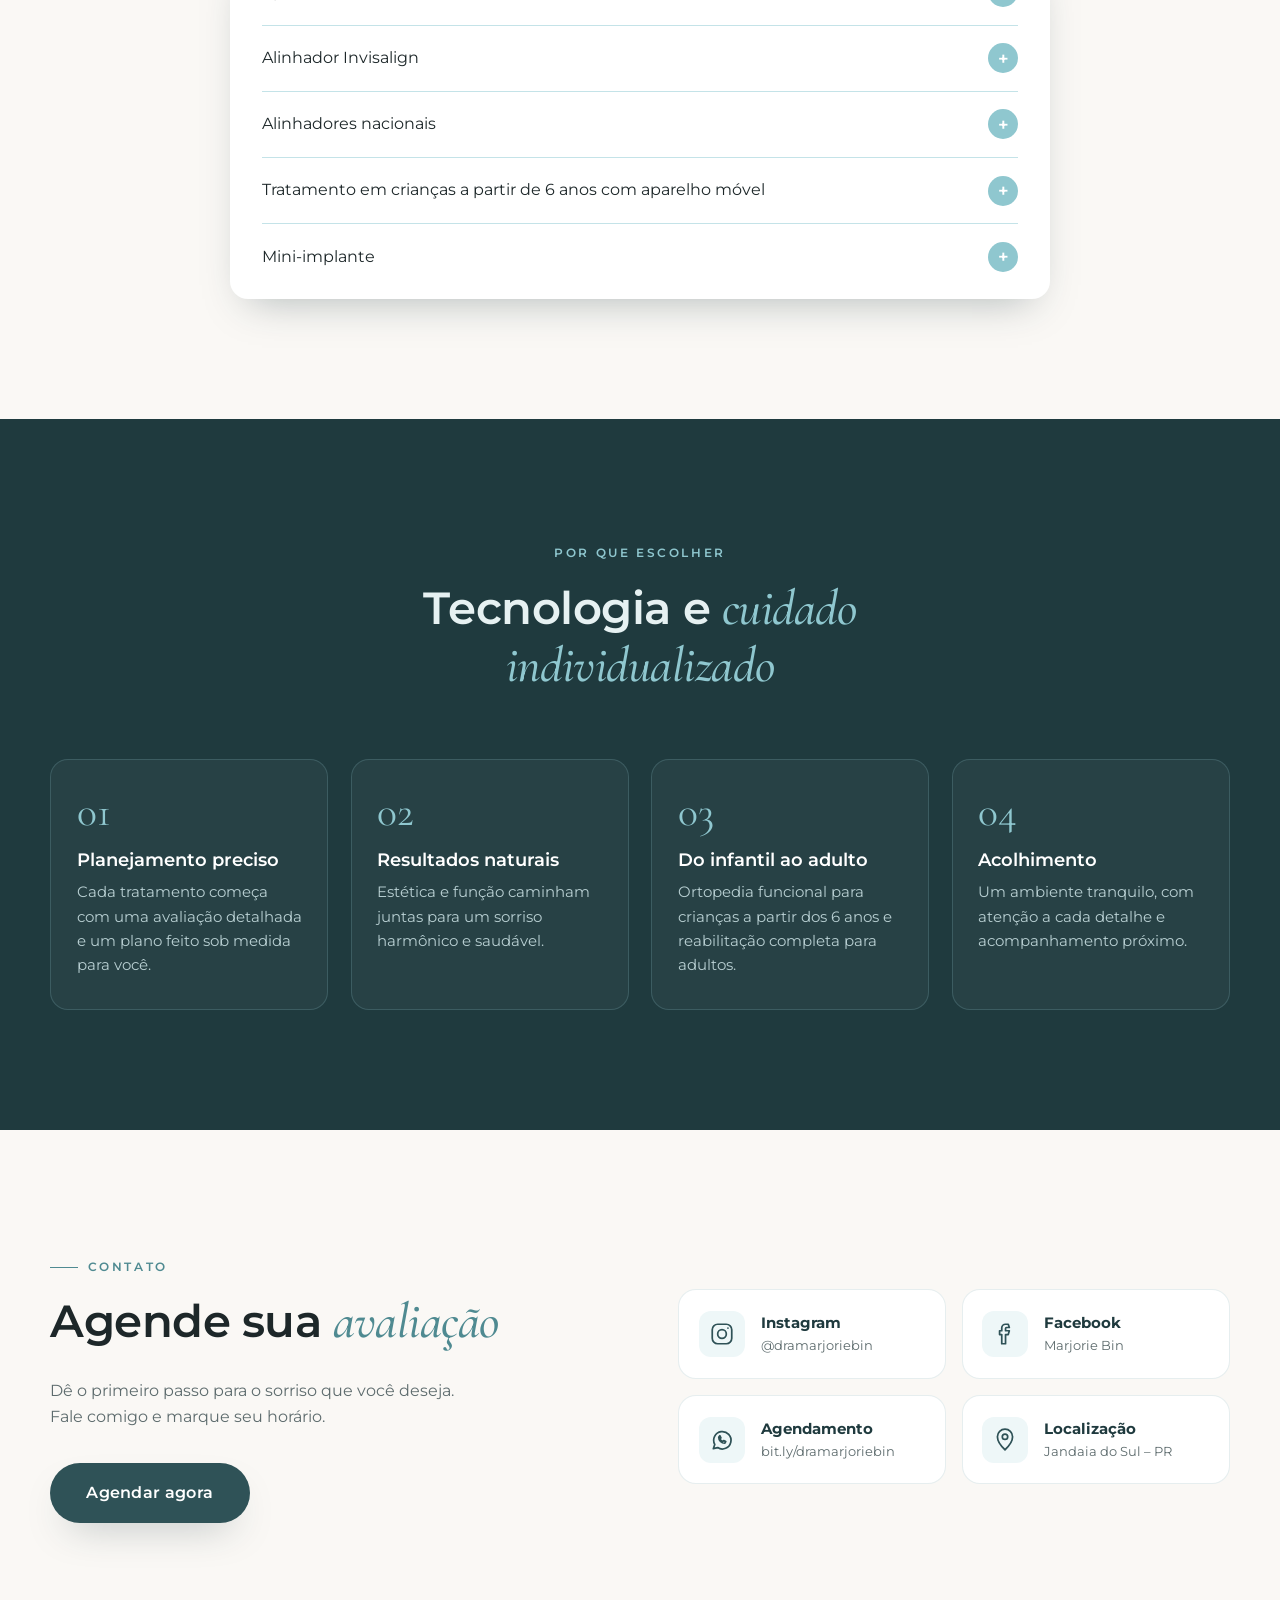
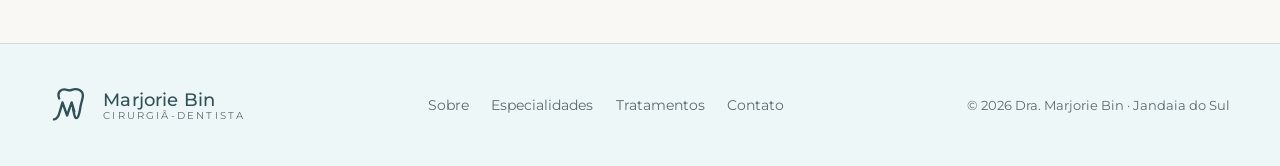
==== commit 43638106: "Nova foto quadrada na seção Sobre Co-Authored-By: Claude Opus 5.5 <noreply@anthropic.com> Claude-Ses" ====
--- a/index.html
+++ b/index.html
@@ -78,7 +78,7 @@
     <section class="section" id="sobre">
       <div class="container about-grid">
         <div class="about-photo reveal">
-          <img src="assets/perfil.jpg" alt="Retrato da Dra. Marjorie Bin">
+          <img src="assets/dra-marjorie-sobre.jpg" alt="Retrato da Dra. Marjorie Bin sorrindo" width="900" height="900" loading="lazy">
         </div>
         <div class="about-text reveal">
           <span class="eyebrow">Sobre a doutora</span>
--- a/styles.css
+++ b/styles.css
@@ -145,12 +145,20 @@
 
 /* ---------- About ---------- */
 .about-grid { display: grid; grid-template-columns: .8fr 1.2fr; gap: clamp(32px, 6vw, 90px); align-items: center; }
-.about-photo { position: relative; justify-self: center; width: min(100%, 380px); }
+.about-photo { position: relative; justify-self: center; width: min(100%, 440px); }
 .about-photo::before {
-  content: ""; position: absolute; inset: 18px -18px -18px 18px;
-  border: 2px solid var(--teal-400); border-radius: 50%;
-}
-.about-photo img { position: relative; border-radius: 50%; aspect-ratio: 1; width: 100%; object-fit: cover; box-shadow: var(--shadow); }
+  content: ""; position: absolute; inset: 22px -22px -22px 22px;
+  border: 2px solid var(--teal-400); border-radius: 24px;
+}
+.about-photo::after {
+  content: ""; position: absolute; width: 90px; height: 90px; left: -26px; top: -26px; z-index: -1;
+  background: radial-gradient(var(--teal-400) 2px, transparent 2.5px) 0 0 / 14px 14px;
+  opacity: .7;
+}
+.about-photo img {
+  position: relative; border-radius: 24px; aspect-ratio: 1 / 1; width: 100%; height: auto;
+  object-fit: cover; object-position: center top; box-shadow: var(--shadow);
+}
 .about-text p { color: var(--muted); }
 .about-text strong { color: var(--teal-800); font-weight: 600; }
 .checklist { list-style: none; padding: 0; margin: 1.6rem 0 0; display: grid; gap: .7rem; }
@@ -286,7 +294,7 @@
   .hero-grid, .about-grid, .contact-grid { grid-template-columns: 1fr; }
   .hero-media { max-width: 460px; margin-inline: auto; width: 100%; }
   .hero-badge { left: 12px; }
-  .about-photo { width: min(80%, 320px); }
+  .about-photo { width: min(calc(100% - 28px), 380px); }
 }
 @media (max-width: 560px) {
   .contact-cards { grid-template-columns: 1fr; }
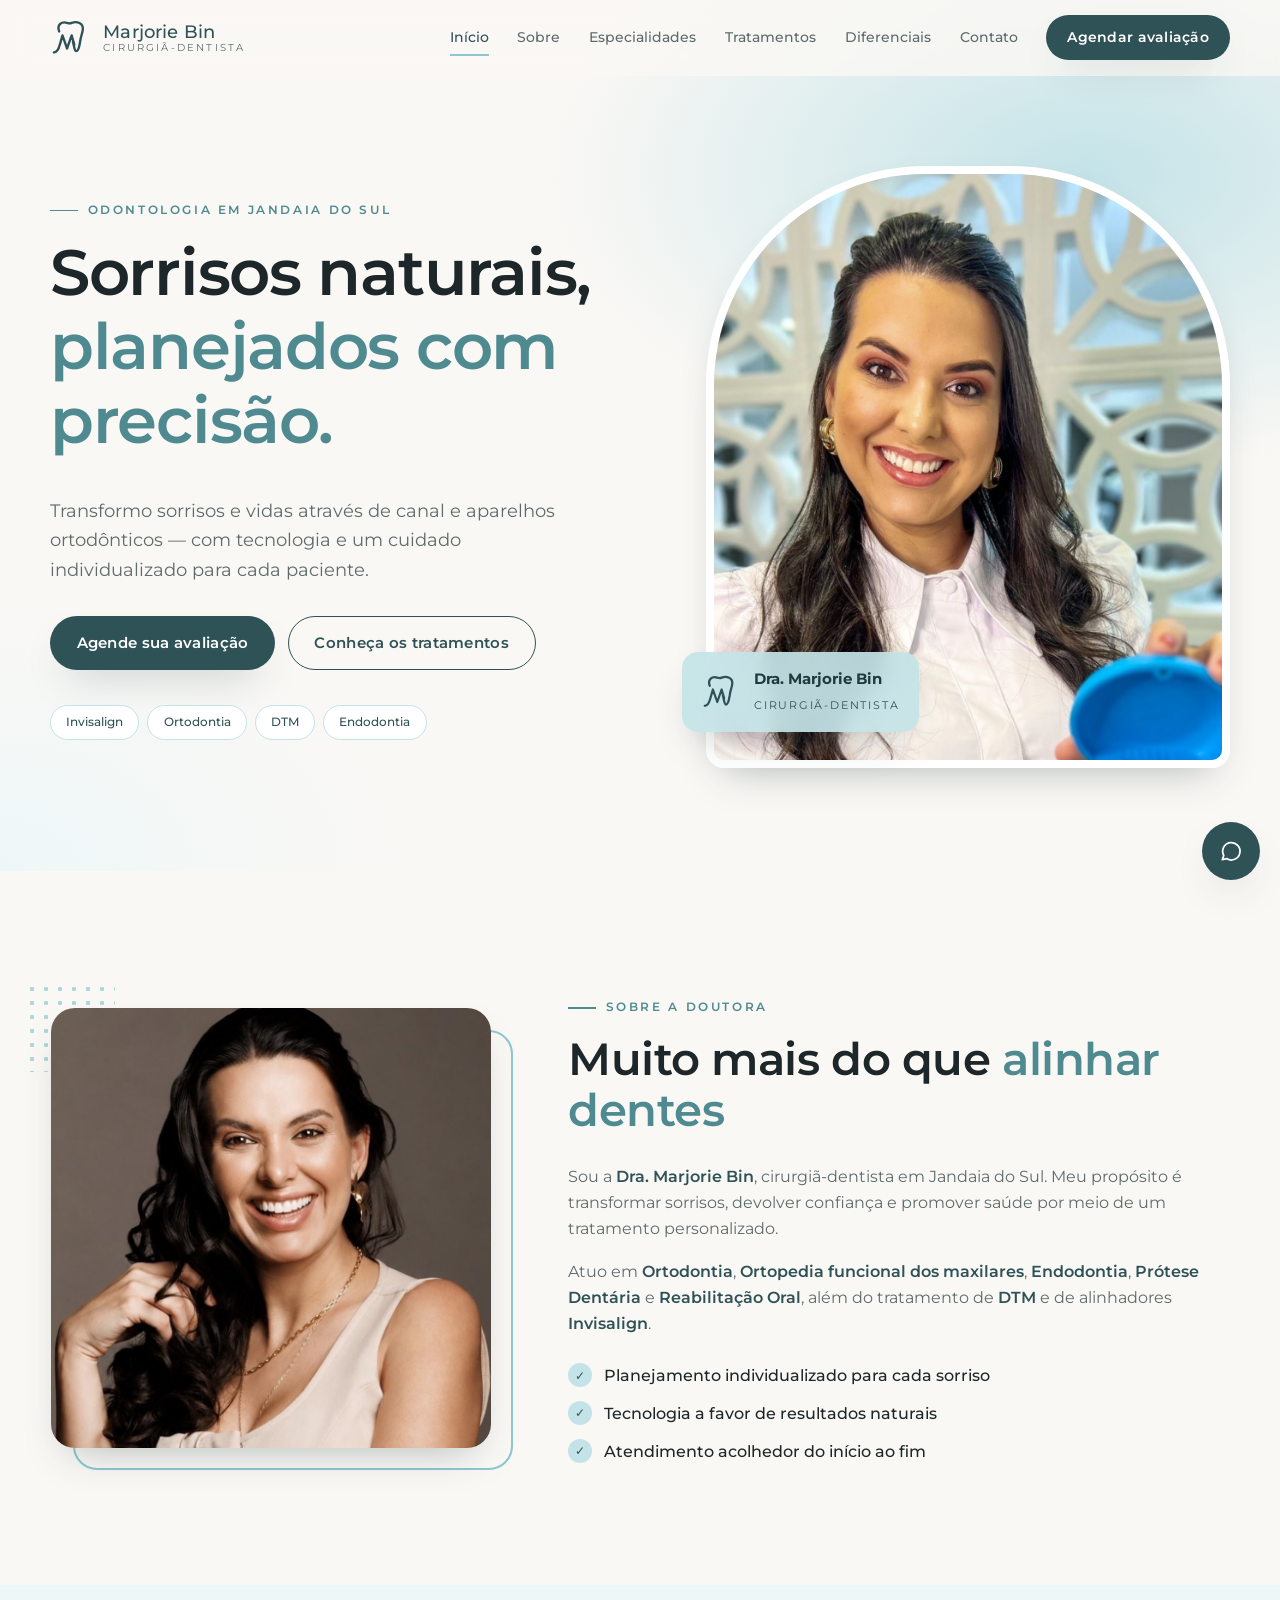
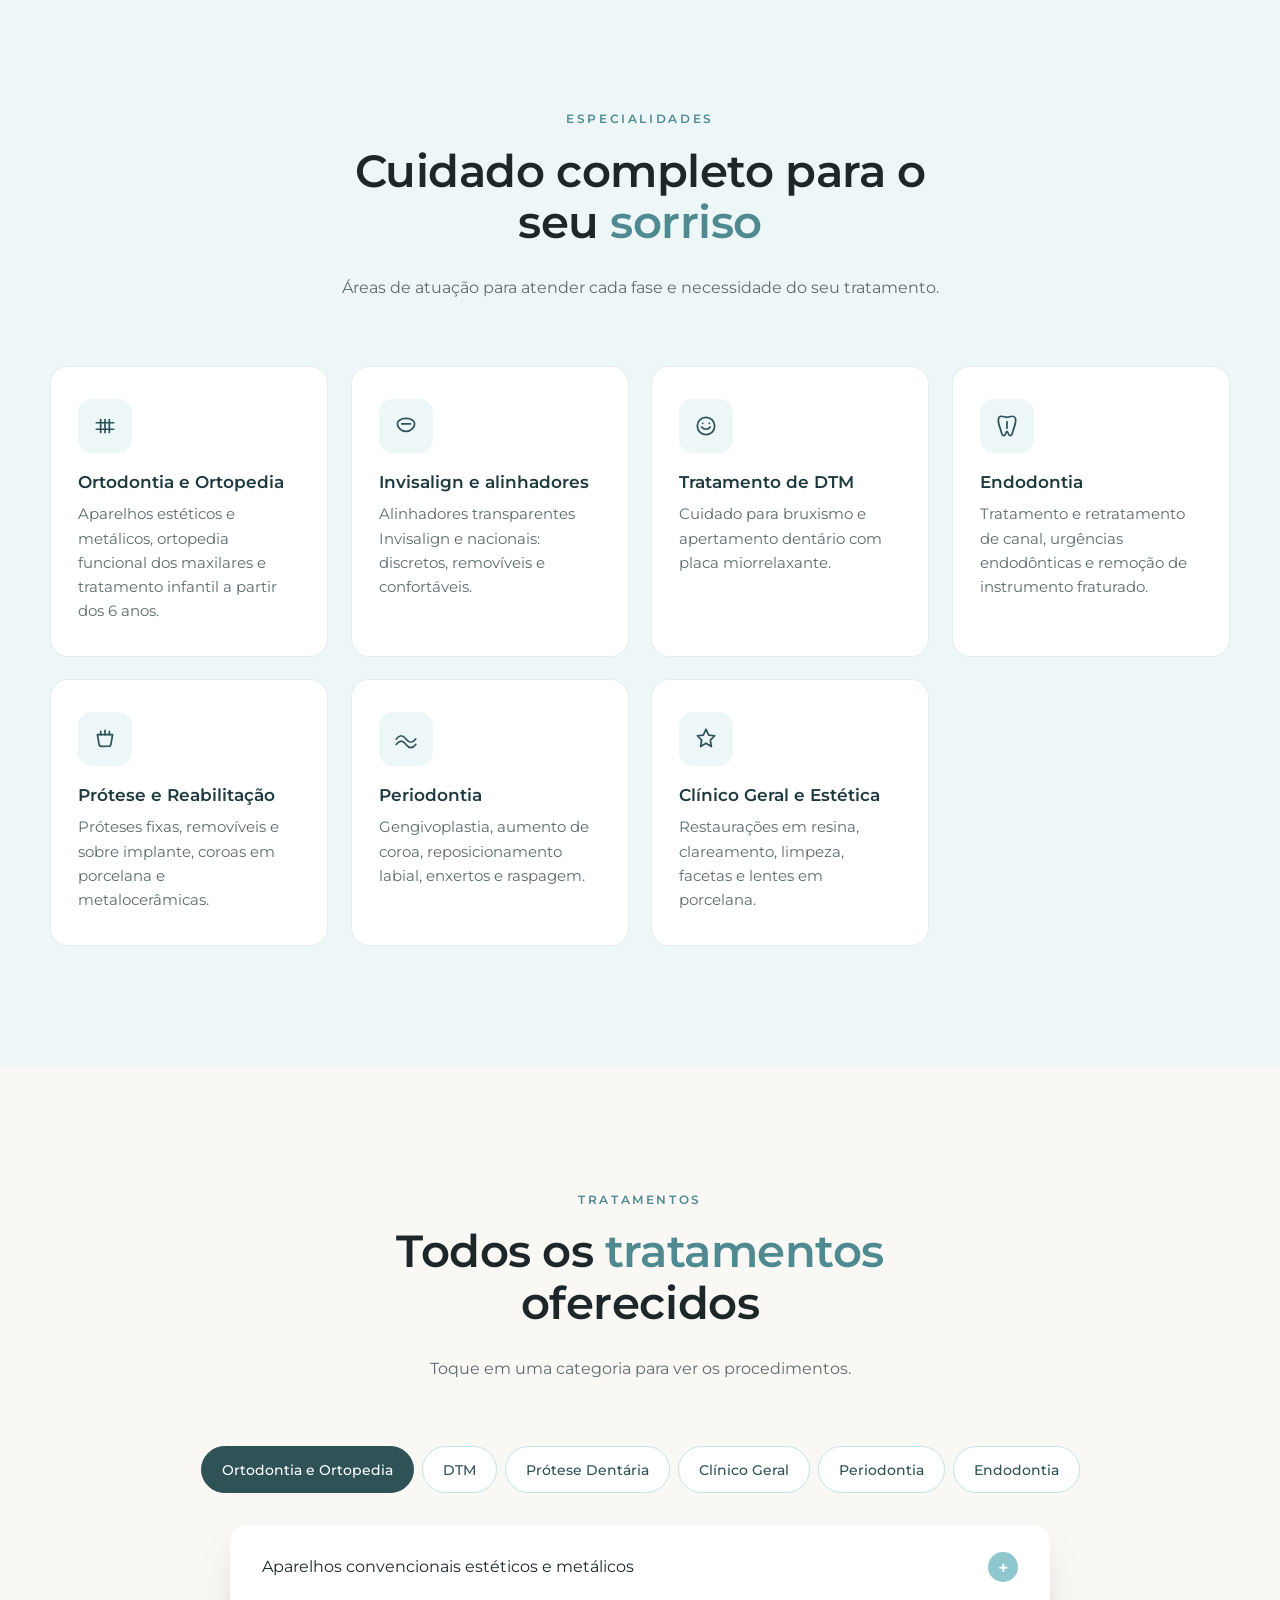
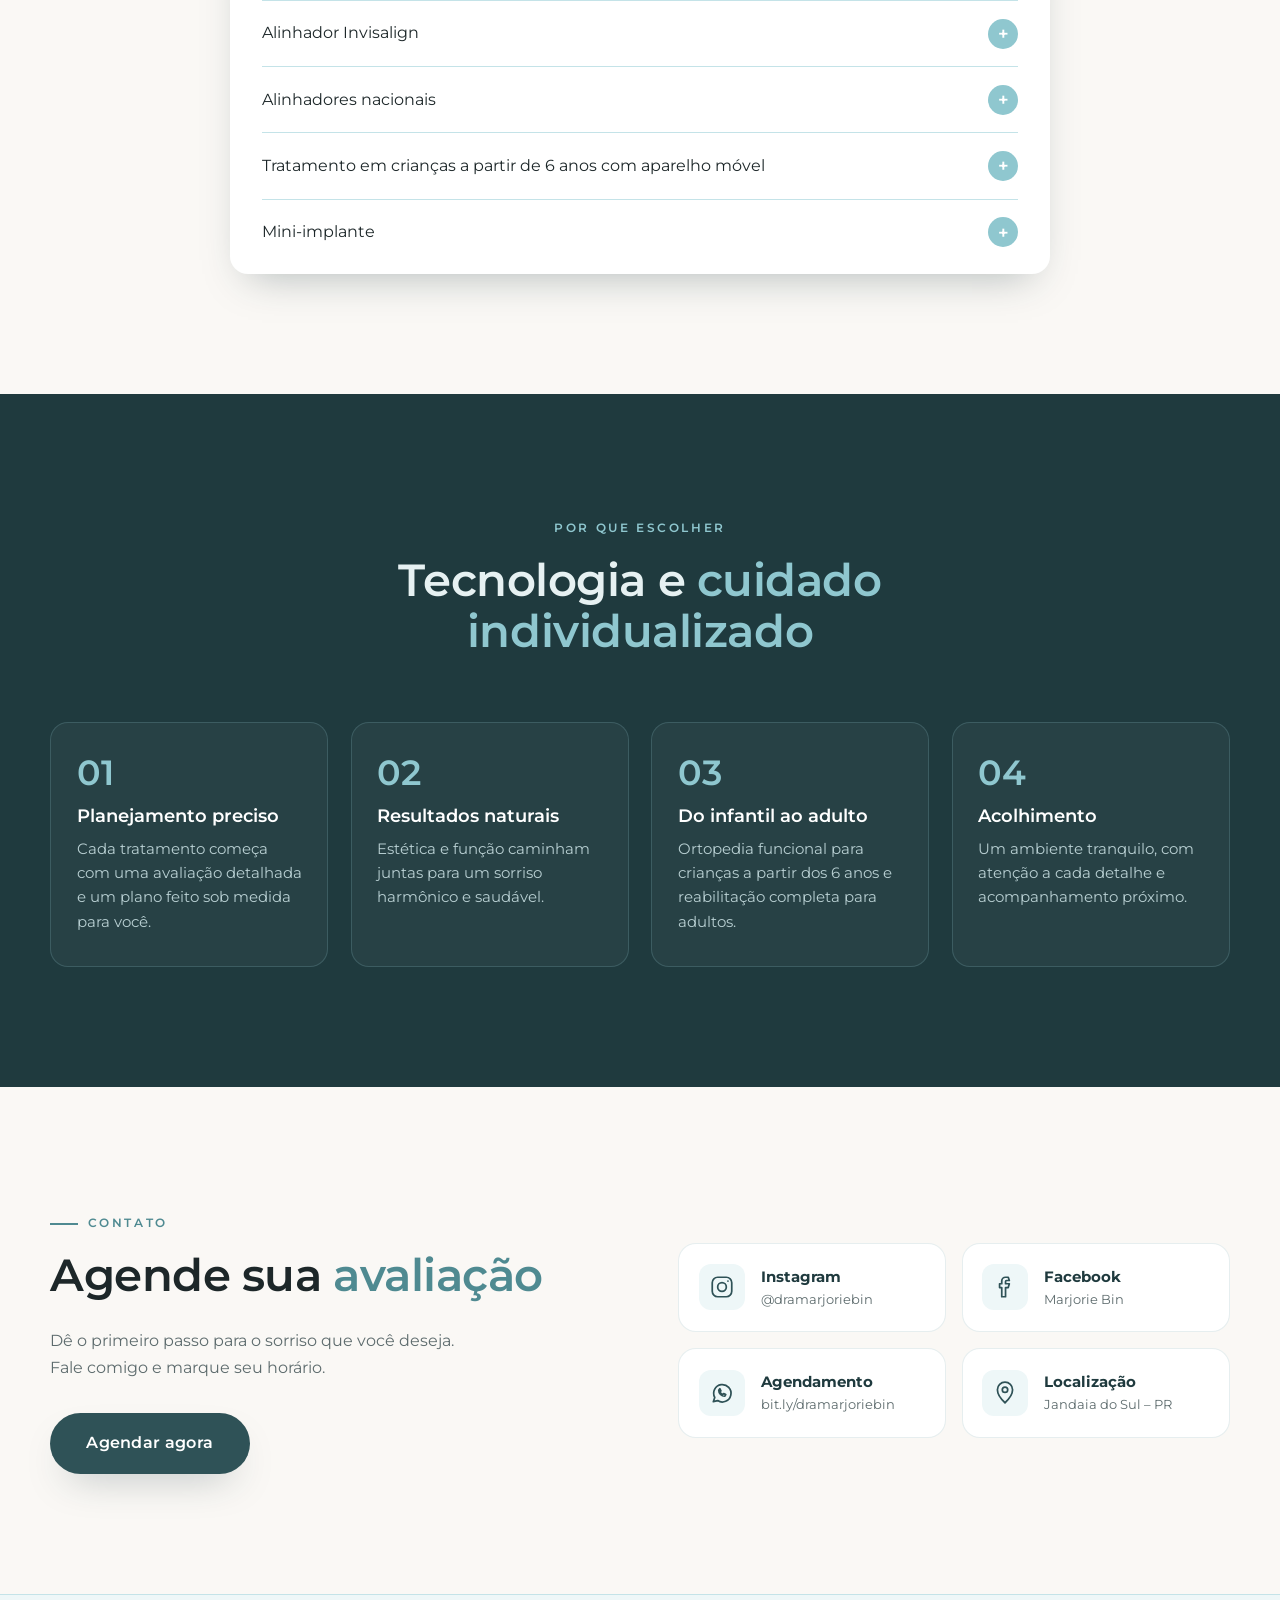
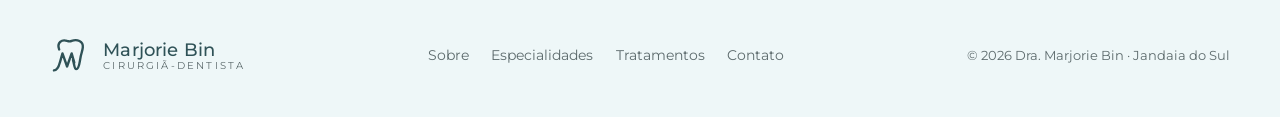
==== commit f69d94b3: "Títulos com fonte normal, sem itálico decorativo Co-Authored-By: Claude Opus 5.5 <noreply@anthropic." ====
--- a/index.html
+++ b/index.html
@@ -7,7 +7,7 @@
   <meta name="description" content="Dra. Marjorie Bin – Ortodontia, Invisalign, Ortopedia funcional dos maxilares, Endodontia, DTM, Prótese Dentária e Reabilitação Oral em Jandaia do Sul.">
   <link rel="preconnect" href="https://fonts.googleapis.com">
   <link rel="preconnect" href="https://fonts.gstatic.com" crossorigin>
-  <link href="https://fonts.googleapis.com/css2?family=Cormorant+Garamond:ital,wght@0,500;0,600;1,500&family=Montserrat:wght@300;400;500;600;700&display=swap" rel="stylesheet">
+  <link href="https://fonts.googleapis.com/css2?family=Montserrat:wght@300;400;500;600;700&display=swap" rel="stylesheet">
   <link rel="stylesheet" href="styles.css">
   <link rel="icon" href="assets/logo.svg" type="image/svg+xml">
 </head>
--- a/styles.css
+++ b/styles.css
@@ -30,7 +30,7 @@
 a { color: inherit; text-decoration: none; }
 h1, h2, h3 { line-height: 1.15; margin: 0 0 .6em; }
 p { margin: 0 0 1em; }
-em { font-family: var(--serif); font-style: italic; font-weight: 500; color: var(--teal-600); }
+em { font-style: normal; font-weight: inherit; color: var(--teal-600); }
 
 .container { width: min(1180px, 100% - 32px); margin-inline: auto; }
 
@@ -100,7 +100,7 @@
 }
 .eyebrow::before { content: ""; width: 28px; height: 1.5px; background: var(--teal-600); }
 .section-title { font-size: clamp(1.9rem, 4vw, 2.8rem); font-weight: 600; letter-spacing: -.01em; }
-.section-title em { font-size: 1.12em; }
+.section-title em { font-size: 1em; }
 .section-head { text-align: center; max-width: 640px; margin: 0 auto clamp(40px, 6vw, 64px); }
 .section-head .eyebrow::before { display: none; }
 .section-head p { color: var(--muted); }
@@ -117,7 +117,7 @@
 }
 .hero-grid { display: grid; grid-template-columns: 1.05fr .95fr; gap: clamp(32px, 6vw, 80px); align-items: center; }
 .hero h1 { font-size: clamp(2.3rem, 5.4vw, 4rem); font-weight: 600; letter-spacing: -.02em; }
-.hero h1 em { display: block; font-size: 1.12em; }
+.hero h1 em { display: block; }
 .lead { font-size: clamp(1rem, 1.4vw, 1.12rem); color: var(--muted); max-width: 520px; }
 .hero-actions { display: flex; flex-wrap: wrap; gap: .8rem; margin: 2rem 0 2.2rem; }
 .hero-tags { display: flex; flex-wrap: wrap; gap: .5rem; list-style: none; padding: 0; margin: 0; }
@@ -229,7 +229,7 @@
   transition: background .3s;
 }
 .feature:hover { background: rgba(255,255,255,.08); }
-.feature-num { font-family: var(--serif); font-size: 2.6rem; color: var(--teal-400); line-height: 1; display: block; margin-bottom: 1rem; }
+.feature-num { font-weight: 600; font-size: 2.2rem; color: var(--teal-400); line-height: 1; display: block; margin-bottom: 1rem; }
 .feature h3 { font-size: 1.1rem; color: var(--white); font-weight: 600; }
 .feature p { font-size: .92rem; color: #b8cfd2; margin: 0; }
 
